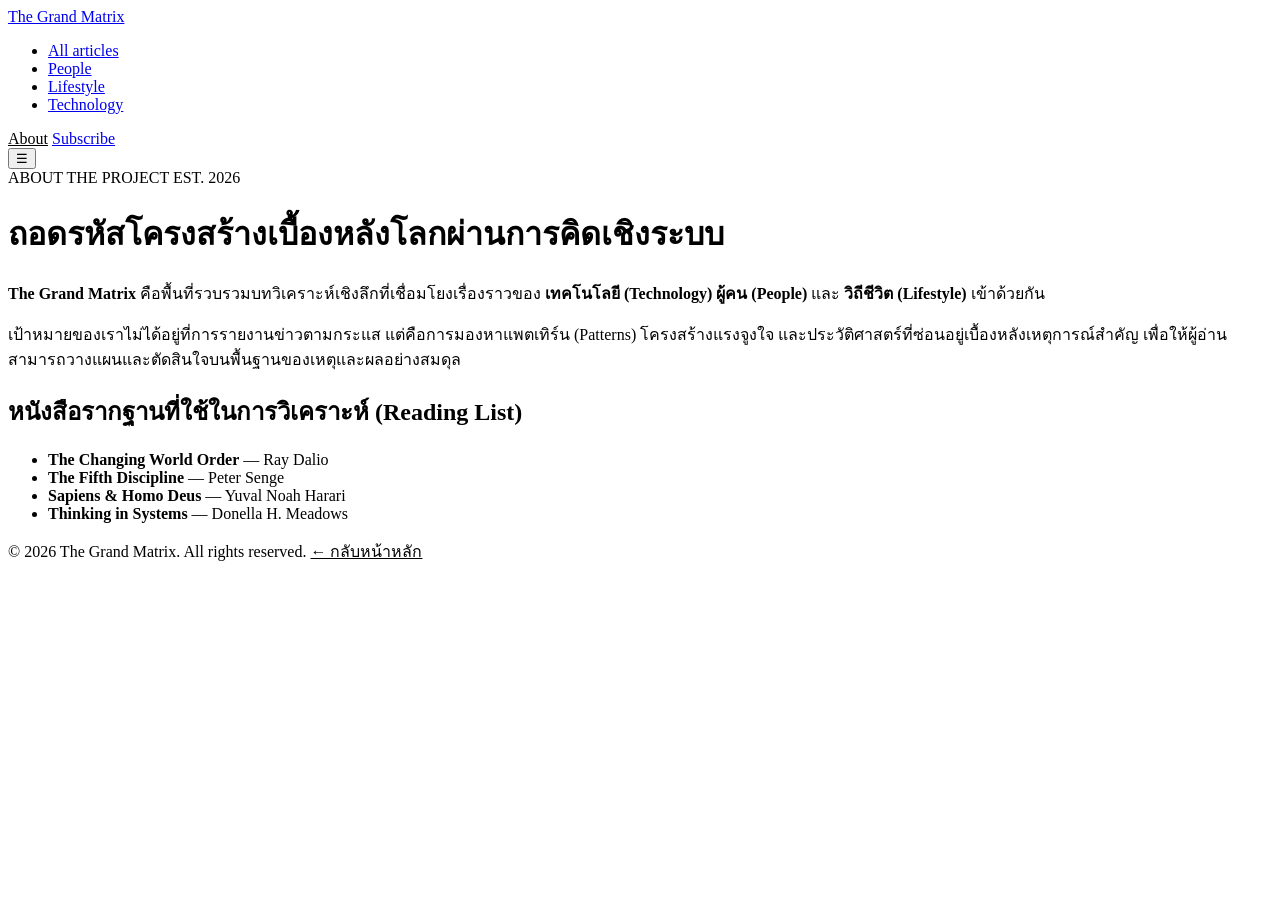
==== about.html @ bbb9015d "Rename about.html.html to about.html" ====
<!DOCTYPE html>
<html lang="th">
<head>
  <meta charset="UTF-8" />
  <meta name="viewport" content="width=device-width, initial-scale=1.0" />
  <title>About | The Grand Matrix</title>
  <link rel="stylesheet" href="style.css" />
</head>
<body>

  <header class="navbar">
    <div class="container nav-inner">
      <div class="nav-left">
        <a href="index.html" class="brand-logo">The Grand Matrix</a>
        <ul class="nav-links" id="mainMenu">
          <li><a href="index.html">All articles</a></li>
          <li><a href="index.html?cat=People">People</a></li>
          <li><a href="index.html?cat=Lifestyle">Lifestyle</a></li>
          <li><a href="index.html?cat=Technology">Technology</a></li>
        </ul>
      </div>
      <div class="nav-right">
        <a href="about.html" class="about-link" style="color: var(--accent-gold);">About</a>
        <a href="index.html#newsletter" class="btn-subscribe">Subscribe</a>
      </div>
      <button class="mobile-toggle" onclick="document.getElementById('mainMenu').classList.toggle('active')">&#9776;</button>
    </div>
  </header>

  <div class="container">
    <main class="single-post-wrap">
      <div class="meta-bar">
        <span>ABOUT THE PROJECT</span>
        <span class="meta-date">EST. 2026</span>
      </div>
      <h1 class="single-post-title">ถอดรหัสโครงสร้างเบื้องหลังโลกผ่านการคิดเชิงระบบ</h1>
      <div class="single-post-body">
        <p><strong>The Grand Matrix</strong> คือพื้นที่รวบรวมบทวิเคราะห์เชิงลึกที่เชื่อมโยงเรื่องราวของ <strong>เทคโนโลยี (Technology)</strong> <strong>ผู้คน (People)</strong> และ <strong>วิถีชีวิต (Lifestyle)</strong> เข้าด้วยกัน</p>
        <p>เป้าหมายของเราไม่ได้อยู่ที่การรายงานข่าวตามกระแส แต่คือการมองหาแพตเทิร์น (Patterns) โครงสร้างแรงจูงใจ และประวัติศาสตร์ที่ซ่อนอยู่เบื้องหลังเหตุการณ์สำคัญ เพื่อให้ผู้อ่านสามารถวางแผนและตัดสินใจบนพื้นฐานของเหตุและผลอย่างสมดุล</p>

        <h2>หนังสือรากฐานที่ใช้ในการวิเคราะห์ (Reading List)</h2>
        <ul>
          <li><strong>The Changing World Order</strong> — Ray Dalio</li>
          <li><strong>The Fifth Discipline</strong> — Peter Senge</li>
          <li><strong>Sapiens &amp; Homo Deus</strong> — Yuval Noah Harari</li>
          <li><strong>Thinking in Systems</strong> — Donella H. Meadows</li>
        </ul>
      </div>
    </main>
  </div>

  <footer class="site-footer">
    <div class="container">
      <div class="footer-bottom">
        <span>&copy; 2026 The Grand Matrix. All rights reserved.</span>
        <a href="index.html" style="color: var(--accent-gold);">&larr; กลับหน้าหลัก</a>
      </div>
    </div>
  </footer>

</body>
</html>
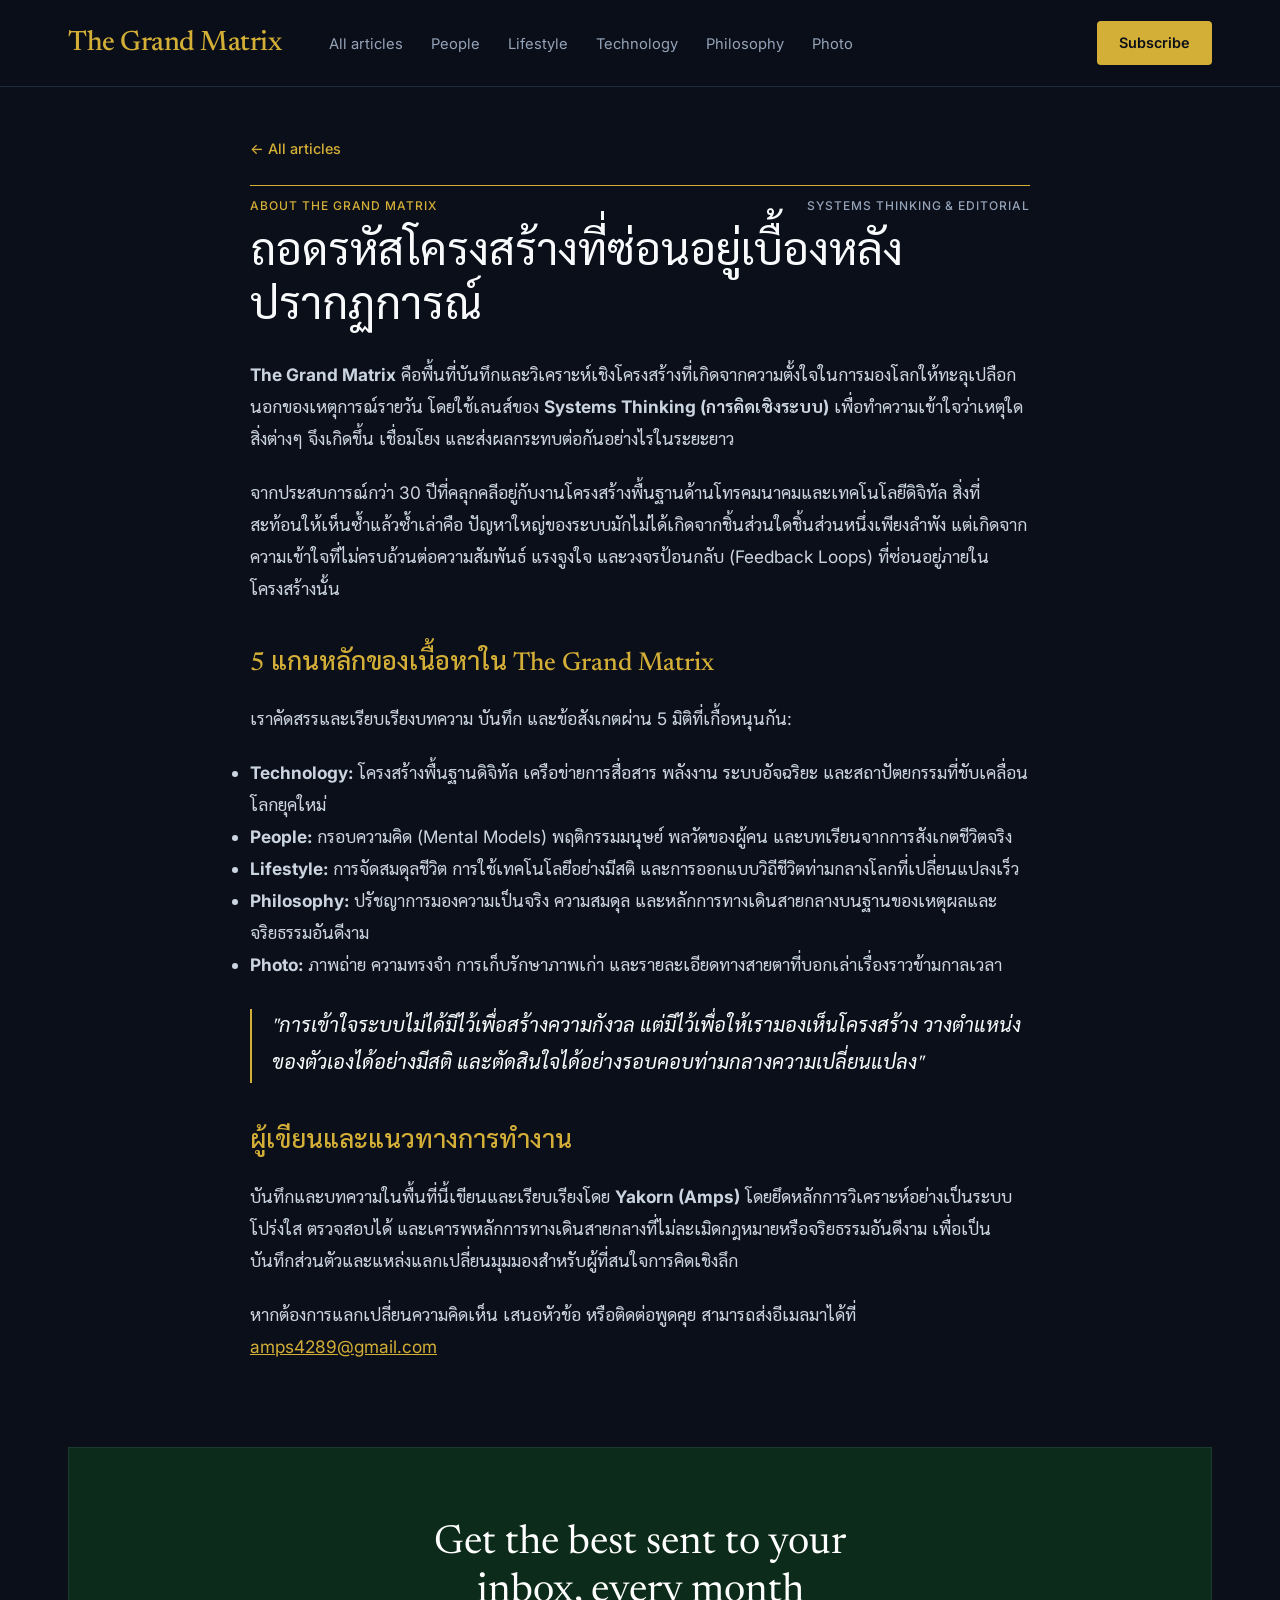
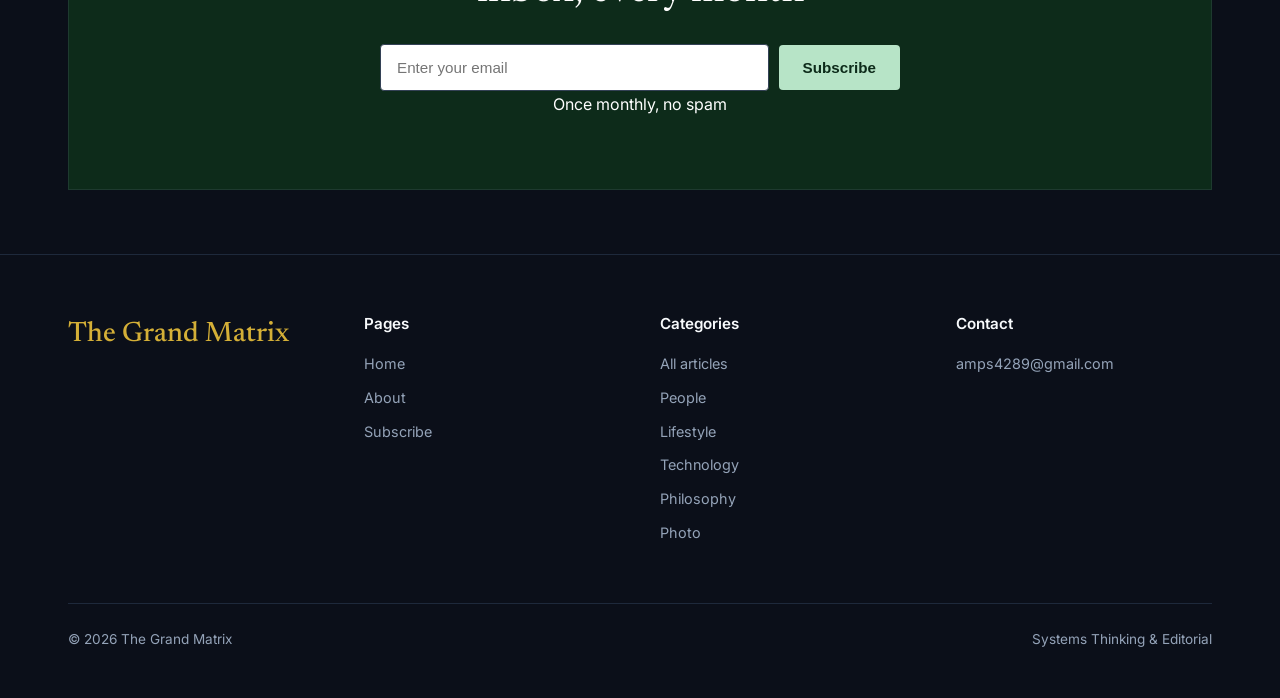
==== commit 92d5fa22: "Add files via upload" ====
--- a/about.html
+++ b/about.html
@@ -4,10 +4,12 @@
   <meta charset="UTF-8" />
   <meta name="viewport" content="width=device-width, initial-scale=1.0" />
   <title>About | The Grand Matrix</title>
+  <meta name="description" content="เกี่ยวกับ The Grand Matrix พื้นที่แห่งการถอดรหัสโครงสร้างโลกผ่านมุมมอง Systems Thinking, Technology, People, Lifestyle, Philosophy และ Photo" />
   <link rel="stylesheet" href="style.css" />
 </head>
 <body>
 
+  <!-- NAVBAR -->
   <header class="navbar">
     <div class="container nav-inner">
       <div class="nav-left">
@@ -17,46 +19,107 @@
           <li><a href="index.html?cat=People">People</a></li>
           <li><a href="index.html?cat=Lifestyle">Lifestyle</a></li>
           <li><a href="index.html?cat=Technology">Technology</a></li>
+          <li><a href="index.html?cat=Philosophy">Philosophy</a></li>
+          <li><a href="index.html?cat=Photo">Photo</a></li>
         </ul>
       </div>
       <div class="nav-right">
-        <a href="about.html" class="about-link" style="color: var(--accent-gold);">About</a>
-        <a href="index.html#newsletter" class="btn-subscribe">Subscribe</a>
+        <a href="#newsletter" class="btn-subscribe">Subscribe</a>
       </div>
       <button class="mobile-toggle" onclick="document.getElementById('mainMenu').classList.toggle('active')">&#9776;</button>
     </div>
   </header>
 
   <div class="container">
+    <!-- ABOUT CONTENT -->
     <main class="single-post-wrap">
+      <a href="index.html" class="back-link">&larr; All articles</a>
       <div class="meta-bar">
-        <span>ABOUT THE PROJECT</span>
-        <span class="meta-date">EST. 2026</span>
+        <span>ABOUT THE GRAND MATRIX</span>
+        <span class="meta-date">SYSTEMS THINKING &amp; EDITORIAL</span>
       </div>
-      <h1 class="single-post-title">ถอดรหัสโครงสร้างเบื้องหลังโลกผ่านการคิดเชิงระบบ</h1>
+      <h1 class="single-post-title">ถอดรหัสโครงสร้างที่ซ่อนอยู่เบื้องหลังปรากฏการณ์</h1>
+
       <div class="single-post-body">
-        <p><strong>The Grand Matrix</strong> คือพื้นที่รวบรวมบทวิเคราะห์เชิงลึกที่เชื่อมโยงเรื่องราวของ <strong>เทคโนโลยี (Technology)</strong> <strong>ผู้คน (People)</strong> และ <strong>วิถีชีวิต (Lifestyle)</strong> เข้าด้วยกัน</p>
-        <p>เป้าหมายของเราไม่ได้อยู่ที่การรายงานข่าวตามกระแส แต่คือการมองหาแพตเทิร์น (Patterns) โครงสร้างแรงจูงใจ และประวัติศาสตร์ที่ซ่อนอยู่เบื้องหลังเหตุการณ์สำคัญ เพื่อให้ผู้อ่านสามารถวางแผนและตัดสินใจบนพื้นฐานของเหตุและผลอย่างสมดุล</p>
+        <p><strong>The Grand Matrix</strong> คือพื้นที่บันทึกและวิเคราะห์เชิงโครงสร้างที่เกิดจากความตั้งใจในการมองโลกให้ทะลุเปลือกนอกของเหตุการณ์รายวัน โดยใช้เลนส์ของ <strong>Systems Thinking (การคิดเชิงระบบ)</strong> เพื่อทำความเข้าใจว่าเหตุใดสิ่งต่างๆ จึงเกิดขึ้น เชื่อมโยง และส่งผลกระทบต่อกันอย่างไรในระยะยาว</p>
 
-        <h2>หนังสือรากฐานที่ใช้ในการวิเคราะห์ (Reading List)</h2>
+        <p>จากประสบการณ์กว่า 30 ปีที่คลุกคลีอยู่กับงานโครงสร้างพื้นฐานด้านโทรคมนาคมและเทคโนโลยีดิจิทัล สิ่งที่สะท้อนให้เห็นซ้ำแล้วซ้ำเล่าคือ ปัญหาใหญ่ของระบบมักไม่ได้เกิดจากชิ้นส่วนใดชิ้นส่วนหนึ่งเพียงลำพัง แต่เกิดจากความเข้าใจที่ไม่ครบถ้วนต่อความสัมพันธ์ แรงจูงใจ และวงจรป้อนกลับ (Feedback Loops) ที่ซ่อนอยู่ภายในโครงสร้างนั้น</p>
+
+        <h2>5 แกนหลักของเนื้อหาใน The Grand Matrix</h2>
+        <p>เราคัดสรรและเรียบเรียงบทความ บันทึก และข้อสังเกตผ่าน 5 มิติที่เกื้อหนุนกัน:</p>
         <ul>
-          <li><strong>The Changing World Order</strong> — Ray Dalio</li>
-          <li><strong>The Fifth Discipline</strong> — Peter Senge</li>
-          <li><strong>Sapiens &amp; Homo Deus</strong> — Yuval Noah Harari</li>
-          <li><strong>Thinking in Systems</strong> — Donella H. Meadows</li>
+          <li><strong>Technology:</strong> โครงสร้างพื้นฐานดิจิทัล เครือข่ายการสื่อสาร พลังงาน ระบบอัจฉริยะ และสถาปัตยกรรมที่ขับเคลื่อนโลกยุคใหม่</li>
+          <li><strong>People:</strong> กรอบความคิด (Mental Models) พฤติกรรมมนุษย์ พลวัตของผู้คน และบทเรียนจากการสังเกตชีวิตจริง</li>
+          <li><strong>Lifestyle:</strong> การจัดสมดุลชีวิต การใช้เทคโนโลยีอย่างมีสติ และการออกแบบวิถีชีวิตท่ามกลางโลกที่เปลี่ยนแปลงเร็ว</li>
+          <li><strong>Philosophy:</strong> ปรัชญาการมองความเป็นจริง ความสมดุล และหลักการทางเดินสายกลางบนฐานของเหตุผลและจริยธรรมอันดีงาม</li>
+          <li><strong>Photo:</strong> ภาพถ่าย ความทรงจำ การเก็บรักษาภาพเก่า และรายละเอียดทางสายตาที่บอกเล่าเรื่องราวข้ามกาลเวลา</li>
         </ul>
+
+        <blockquote>"การเข้าใจระบบไม่ได้มีไว้เพื่อสร้างความกังวล แต่มีไว้เพื่อให้เรามองเห็นโครงสร้าง วางตำแหน่งของตัวเองได้อย่างมีสติ และตัดสินใจได้อย่างรอบคอบท่ามกลางความเปลี่ยนแปลง"</blockquote>
+
+        <h2>ผู้เขียนและแนวทางการทำงาน</h2>
+        <p>บันทึกและบทความในพื้นที่นี้เขียนและเรียบเรียงโดย <strong>Yakorn (Amps)</strong> โดยยึดหลักการวิเคราะห์อย่างเป็นระบบ โปร่งใส ตรวจสอบได้ และเคารพหลักการทางเดินสายกลางที่ไม่ละเมิดกฎหมายหรือจริยธรรมอันดีงาม เพื่อเป็นบันทึกส่วนตัวและแหล่งแลกเปลี่ยนมุมมองสำหรับผู้ที่สนใจการคิดเชิงลึก</p>
+
+        <p>หากต้องการแลกเปลี่ยนความคิดเห็น เสนอหัวข้อ หรือติดต่อพูดคุย สามารถส่งอีเมลมาได้ที่ <a href="mailto:amps4289@gmail.com" style="color: var(--accent-gold); text-decoration: underline;">amps4289@gmail.com</a></p>
       </div>
     </main>
+
+    <!-- NEWSLETTER -->
+    <section class="newsletter-box" id="newsletter">
+      <h2>Get the best sent to your inbox, every month</h2>
+      <form class="newsletter-form" onsubmit="event.preventDefault(); alert('ขอบคุณที่ติดตาม The Grand Matrix ครับ'); this.reset();">
+        <input type="email" placeholder="Enter your email" required />
+        <button type="submit">Subscribe</button>
+      </form>
+      <div class="newsletter-note">Once monthly, no spam</div>
+    </section>
   </div>
 
-  <footer class="site-footer">
+  <!-- FOOTER (3 คอลัมน์: 1. Pages, 2. Categories, 3. Contact) -->
+  <footer style="border-top: 1px solid #1e293b; padding: 56px 0 48px 0; color: #94a3b8; width: 100%;">
     <div class="container">
-      <div class="footer-bottom">
-        <span>&copy; 2026 The Grand Matrix. All rights reserved.</span>
-        <a href="index.html" style="color: var(--accent-gold);">&larr; กลับหน้าหลัก</a>
+      <div style="display: grid; grid-template-columns: repeat(auto-fit, minmax(180px, 1fr)); gap: 40px; margin-bottom: 48px; align-items: start;">
+
+        <div>
+          <a href="index.html" style="font-family: 'Newsreader', 'Sarabun', Georgia, serif; font-size: 1.75rem; font-weight: 500; color: #d4af37; text-decoration: none;">The Grand Matrix</a>
+        </div>
+
+        <div>
+          <h4 style="color: #f8fafc; font-size: 0.95rem; margin-bottom: 16px; font-weight: 600;">Pages</h4>
+          <ul style="list-style: none; padding: 0; margin: 0;">
+            <li style="margin-bottom: 10px; font-size: 0.9rem;"><a href="index.html" style="color: #94a3b8; text-decoration: none;">Home</a></li>
+            <li style="margin-bottom: 10px; font-size: 0.9rem;"><a href="about.html" style="color: #94a3b8; text-decoration: none;">About</a></li>
+            <li style="margin-bottom: 10px; font-size: 0.9rem;"><a href="#newsletter" style="color: #94a3b8; text-decoration: none;">Subscribe</a></li>
+          </ul>
+        </div>
+
+        <div>
+          <h4 style="color: #f8fafc; font-size: 0.95rem; margin-bottom: 16px; font-weight: 600;">Categories</h4>
+          <ul style="list-style: none; padding: 0; margin: 0;">
+            <li style="margin-bottom: 10px; font-size: 0.9rem;"><a href="index.html" style="color: #94a3b8; text-decoration: none;">All articles</a></li>
+            <li style="margin-bottom: 10px; font-size: 0.9rem;"><a href="index.html?cat=People" style="color: #94a3b8; text-decoration: none;">People</a></li>
+            <li style="margin-bottom: 10px; font-size: 0.9rem;"><a href="index.html?cat=Lifestyle" style="color: #94a3b8; text-decoration: none;">Lifestyle</a></li>
+            <li style="margin-bottom: 10px; font-size: 0.9rem;"><a href="index.html?cat=Technology" style="color: #94a3b8; text-decoration: none;">Technology</a></li>
+            <li style="margin-bottom: 10px; font-size: 0.9rem;"><a href="index.html?cat=Philosophy" style="color: #94a3b8; text-decoration: none;">Philosophy</a></li>
+            <li style="margin-bottom: 10px; font-size: 0.9rem;"><a href="index.html?cat=Photo" style="color: #94a3b8; text-decoration: none;">Photo</a></li>
+          </ul>
+        </div>
+
+        <div>
+          <h4 style="color: #f8fafc; font-size: 0.95rem; margin-bottom: 16px; font-weight: 600;">Contact</h4>
+          <ul style="list-style: none; padding: 0; margin: 0;">
+            <li style="margin-bottom: 10px; font-size: 0.9rem;"><a href="mailto:amps4289@gmail.com" style="color: #94a3b8; text-decoration: none;">amps4289@gmail.com</a></li>
+          </ul>
+        </div>
+
+      </div>
+
+      <div style="border-top: 1px solid #1e293b; padding-top: 24px; display: flex; justify-content: space-between; font-size: 0.85rem; color: #94a3b8;">
+        <span>&copy; 2026 The Grand Matrix</span>
+        <span>Systems Thinking &amp; Editorial</span>
       </div>
     </div>
   </footer>
 
 </body>
-</html>
+</html>
--- a/style.css
+++ b/style.css
@@ -0,0 +1,466 @@
+@import url('https://fonts.googleapis.com/css2?family=Inter:wght@400;500;600&family=Newsreader:ital,opsz,wght@0,6..72,400;0,6..72,500;0,6..72,600;1,6..72,400&family=Sarabun:wght@300;400;500;600;700&display=swap');
+
+:root {
+  --bg-main: #0b0f19;
+  --bg-card: #111827;
+  --bg-newsletter: #0d2b1a;
+  --text-primary: #f8fafc;
+  --text-secondary: #94a3b8;
+  --accent-gold: #d4af37;
+  --accent-mint: #b7e4c7;
+  --border-subtle: #1e293b;
+  --font-serif: 'Newsreader', 'Sarabun', Georgia, serif;
+  --font-sans: 'Inter', 'Sarabun', -apple-system, sans-serif;
+}
+
+* {
+  box-sizing: border-box;
+  margin: 0;
+  padding: 0;
+}
+
+body {
+  background-color: var(--bg-main);
+  color: var(--text-primary);
+  font-family: var(--font-sans);
+  line-height: 1.65;
+  -webkit-font-smoothing: antialiased;
+}
+
+a {
+  color: inherit;
+  text-decoration: none;
+  transition: color 0.2s ease, opacity 0.2s ease;
+}
+
+img {
+  max-width: 100%;
+  height: auto;
+  display: block;
+  border-radius: 6px;
+}
+
+.container {
+  max-width: 1200px;
+  margin: 0 auto;
+  padding: 0 28px;
+}
+
+/* --- 1. NAVBAR --- */
+.navbar {
+  border-bottom: 1px solid var(--border-subtle);
+  padding: 20px 0;
+  position: sticky;
+  top: 0;
+  background: rgba(11, 15, 25, 0.95);
+  backdrop-filter: blur(10px);
+  z-index: 1000;
+}
+
+.nav-inner {
+  display: flex;
+  justify-content: space-between;
+  align-items: center;
+}
+
+.nav-left {
+  display: flex;
+  align-items: center;
+  gap: 48px;
+}
+
+.brand-logo {
+  font-family: var(--font-serif);
+  font-size: 1.75rem;
+  font-weight: 500;
+  color: var(--accent-gold);
+  letter-spacing: -0.5px;
+}
+
+.nav-links {
+  display: flex;
+  gap: 28px;
+  list-style: none;
+}
+
+.nav-links a {
+  font-size: 0.92rem;
+  color: var(--text-secondary);
+  font-weight: 400;
+  cursor: pointer;
+}
+
+.nav-links a:hover,
+.nav-links a.active {
+  color: var(--accent-gold);
+  font-weight: 600;
+}
+
+.nav-right {
+  display: flex;
+  align-items: center;
+  gap: 28px;
+}
+
+.nav-right a.about-link {
+  font-size: 0.92rem;
+  color: var(--text-secondary);
+}
+
+.nav-right a.about-link:hover {
+  color: var(--text-primary);
+}
+
+.btn-subscribe {
+  background-color: var(--accent-gold);
+  color: #0b0f19 !important;
+  padding: 10px 22px;
+  border-radius: 4px;
+  font-size: 0.9rem;
+  font-weight: 600;
+}
+
+.btn-subscribe:hover {
+  opacity: 0.9;
+}
+
+.mobile-toggle {
+  display: none;
+  background: none;
+  border: none;
+  color: var(--text-primary);
+  font-size: 1.6rem;
+  cursor: pointer;
+}
+
+/* --- 2. HERO WELCOME SECTION --- */
+.hero-section {
+  padding: 68px 0 56px 0;
+  border-bottom: 1px solid var(--border-subtle);
+  margin-bottom: 52px;
+}
+
+.hero-title {
+  font-family: var(--font-serif);
+  font-size: 3.35rem;
+  font-weight: 400;
+  line-height: 1.18;
+  max-width: 780px;
+  color: var(--text-primary);
+  letter-spacing: -0.02em;
+}
+
+/* --- 3. ASYMMETRIC EDITORIAL GRID --- */
+.editorial-layout {
+  display: grid;
+  grid-template-columns: 1.05fr 1fr;
+  gap: 56px;
+  margin-bottom: 88px;
+}
+
+.section-label {
+  font-family: var(--font-serif);
+  font-size: 1.2rem;
+  color: var(--text-primary);
+  margin-bottom: 20px;
+  font-weight: 500;
+}
+
+.featured-list {
+  display: flex;
+  flex-direction: column;
+  gap: 56px;
+}
+
+.featured-card img {
+  width: 100%;
+  aspect-ratio: 16 / 10;
+  object-fit: cover;
+  margin-bottom: 16px;
+  border: 1px solid var(--border-subtle);
+}
+
+.meta-bar {
+  display: flex;
+  justify-content: space-between;
+  align-items: center;
+  border-top: 1px solid var(--accent-gold);
+  padding-top: 10px;
+  margin-bottom: 12px;
+  font-size: 0.75rem;
+  text-transform: uppercase;
+  letter-spacing: 0.08em;
+  color: var(--accent-gold);
+  font-weight: 500;
+}
+
+.meta-date {
+  color: var(--text-secondary);
+}
+
+.featured-title {
+  font-family: var(--font-serif);
+  font-size: 2.35rem;
+  line-height: 1.2;
+  margin-bottom: 14px;
+  font-weight: 400;
+  color: var(--text-primary);
+  letter-spacing: -0.015em;
+}
+
+.featured-title a:hover {
+  color: var(--accent-gold);
+}
+
+.featured-excerpt {
+  color: var(--text-secondary);
+  font-size: 0.98rem;
+  line-height: 1.68;
+}
+
+.recent-grid {
+  display: grid;
+  grid-template-columns: 1fr 1fr;
+  gap: 40px 26px;
+}
+
+.recent-card img {
+  width: 100%;
+  aspect-ratio: 4 / 3;
+  object-fit: cover;
+  margin-bottom: 14px;
+  border: 1px solid var(--border-subtle);
+}
+
+.recent-title {
+  font-family: var(--font-serif);
+  font-size: 1.42rem;
+  line-height: 1.28;
+  margin-bottom: 10px;
+  font-weight: 400;
+  color: var(--text-primary);
+}
+
+.recent-title a:hover {
+  color: var(--accent-gold);
+}
+
+.recent-excerpt {
+  color: var(--text-secondary);
+  font-size: 0.88rem;
+  line-height: 1.6;
+}
+
+/* --- 4. SINGLE POST VIEW --- */
+.single-post-wrap {
+  max-width: 780px;
+  margin: 48px auto 84px auto;
+}
+
+.back-link {
+  display: inline-block;
+  color: var(--accent-gold);
+  font-size: 0.9rem;
+  margin-bottom: 24px;
+  font-weight: 500;
+}
+
+.single-post-title {
+  font-family: var(--font-serif);
+  font-size: 2.8rem;
+  line-height: 1.2;
+  margin-bottom: 24px;
+  color: var(--text-primary);
+  font-weight: 400;
+}
+
+.single-hero-img {
+  width: 100%;
+  aspect-ratio: 16 / 9;
+  object-fit: cover;
+  margin-bottom: 36px;
+  border: 1px solid var(--border-subtle);
+}
+
+.single-post-body {
+  font-size: 1.08rem;
+  line-height: 1.85;
+  color: #cbd5e1;
+}
+
+.single-post-body h2,
+.single-post-body h3 {
+  font-family: var(--font-serif);
+  color: var(--accent-gold);
+  font-weight: 500;
+  margin: 36px 0 14px 0;
+}
+
+.single-post-body p {
+  margin-bottom: 22px;
+}
+
+.single-post-body blockquote {
+  border-left: 2px solid var(--accent-gold);
+  padding-left: 20px;
+  margin: 28px 0;
+  color: var(--text-primary);
+  font-family: var(--font-serif);
+  font-size: 1.25rem;
+  font-style: italic;
+}
+
+.video-container {
+  position: relative;
+  padding-bottom: 56.25%;
+  height: 0;
+  overflow: hidden;
+  border-radius: 6px;
+  border: 1px solid var(--border-subtle);
+  margin: 32px 0;
+}
+
+.video-container iframe {
+  position: absolute;
+  top: 0;
+  left: 0;
+  width: 100%;
+  height: 100%;
+  border: 0;
+}
+
+.keywords-box {
+  margin-top: 40px;
+  padding-top: 20px;
+  border-top: 1px solid var(--border-subtle);
+  display: flex;
+  flex-wrap: wrap;
+  gap: 8px;
+  align-items: center;
+}
+
+.keyword-tag {
+  background: var(--bg-card);
+  border: 1px solid var(--border-subtle);
+  color: var(--text-secondary);
+  font-size: 0.8rem;
+  padding: 4px 12px;
+  border-radius: 4px;
+}
+
+/* --- 5. NEWSLETTER BANNER (กล่องแนวนอนตามภาพตัวอย่าง) --- */
+.newsletter-box {
+  background-color: var(--bg-newsletter);
+  border: 1px solid #1e3a2f;
+  color: #ffffff;
+  padding: 72px 24px;
+  text-align: center;
+  margin-bottom: 64px;
+}
+
+.newsletter-box h2 {
+  font-family: var(--font-serif);
+  font-size: 2.5rem;
+  font-weight: 400;
+  max-width: 520px;
+  margin: 0 auto 28px auto;
+  line-height: 1.2;
+}
+
+.newsletter-form {
+  display: flex;
+  flex-direction: row;
+  justify-content: center;
+  align-items: center;
+  max-width: 520px;
+  margin: 0 auto;
+  gap: 10px;
+}
+
+.newsletter-form input {
+  flex: 1;
+  padding: 14px 16px;
+  border-radius: 4px;
+  border: 1px solid #334155;
+  background: #ffffff;
+  color: #0b0f19;
+  font-size: 0.95rem;
+}
+
+.newsletter-form button {
+  padding: 14px 24px;
+  border-radius: 4px;
+  border: none;
+  background: var(--accent-mint);
+  color: #0d2b1a;
+  font-weight: 600;
+  font-size: 0.95rem;
+  cursor: pointer;
+  white-space: nowrap;
+
+/* --- บังคับจัด Footer เป็น 4 ส่วนแนวนอน (โลโก้ซ้าย + 3 คอลัมน์: Pages, Categories, Contact) --- */
+.site-footer {
+  border-top: 1px solid #1e293b;
+  padding: 56px 0 48px 0;
+  color: #94a3b8;
+  width: 100%;
+}
+
+.footer-grid {
+  display: grid !important;
+  grid-template-columns: 1.6fr 1fr 1fr 1.3fr !important;
+  gap: 40px !important;
+  margin-bottom: 48px !important;
+  align-items: start !important;
+}
+
+.footer-col h4 {
+  color: #f8fafc !important;
+  font-size: 0.95rem !important;
+  margin-bottom: 16px !important;
+  font-weight: 600 !important;
+}
+
+.footer-col ul {
+  list-style: none !important;
+  padding: 0 !important;
+  margin: 0 !important;
+}
+
+.footer-col li {
+  margin-bottom: 10px !important;
+  font-size: 0.9rem !important;
+  list-style-type: none !important;
+}
+
+.footer-col a {
+  color: #94a3b8 !important;
+  text-decoration: none !important;
+}
+
+.footer-col a:hover {
+  color: #d4af37 !important;
+}
+
+.footer-bottom {
+  border-top: 1px solid #1e293b;
+  padding-top: 24px;
+  display: flex;
+  justify-content: space-between;
+  font-size: 0.85rem;
+  color: #94a3b8;
+}
+
+/* บนมือถือหรือจอแคบ ให้เรียงเป็น 2 คอลัมน์ หรือ 1 คอลัมน์อัตโนมัติ */
+@media (max-width: 768px) {
+  .footer-grid {
+    grid-template-columns: 1fr 1fr !important;
+    gap: 28px !important;
+  }
+}
+
+@media (max-width: 480px) {
+  .footer-grid {
+    grid-template-columns: 1fr !important;
+  }
+}
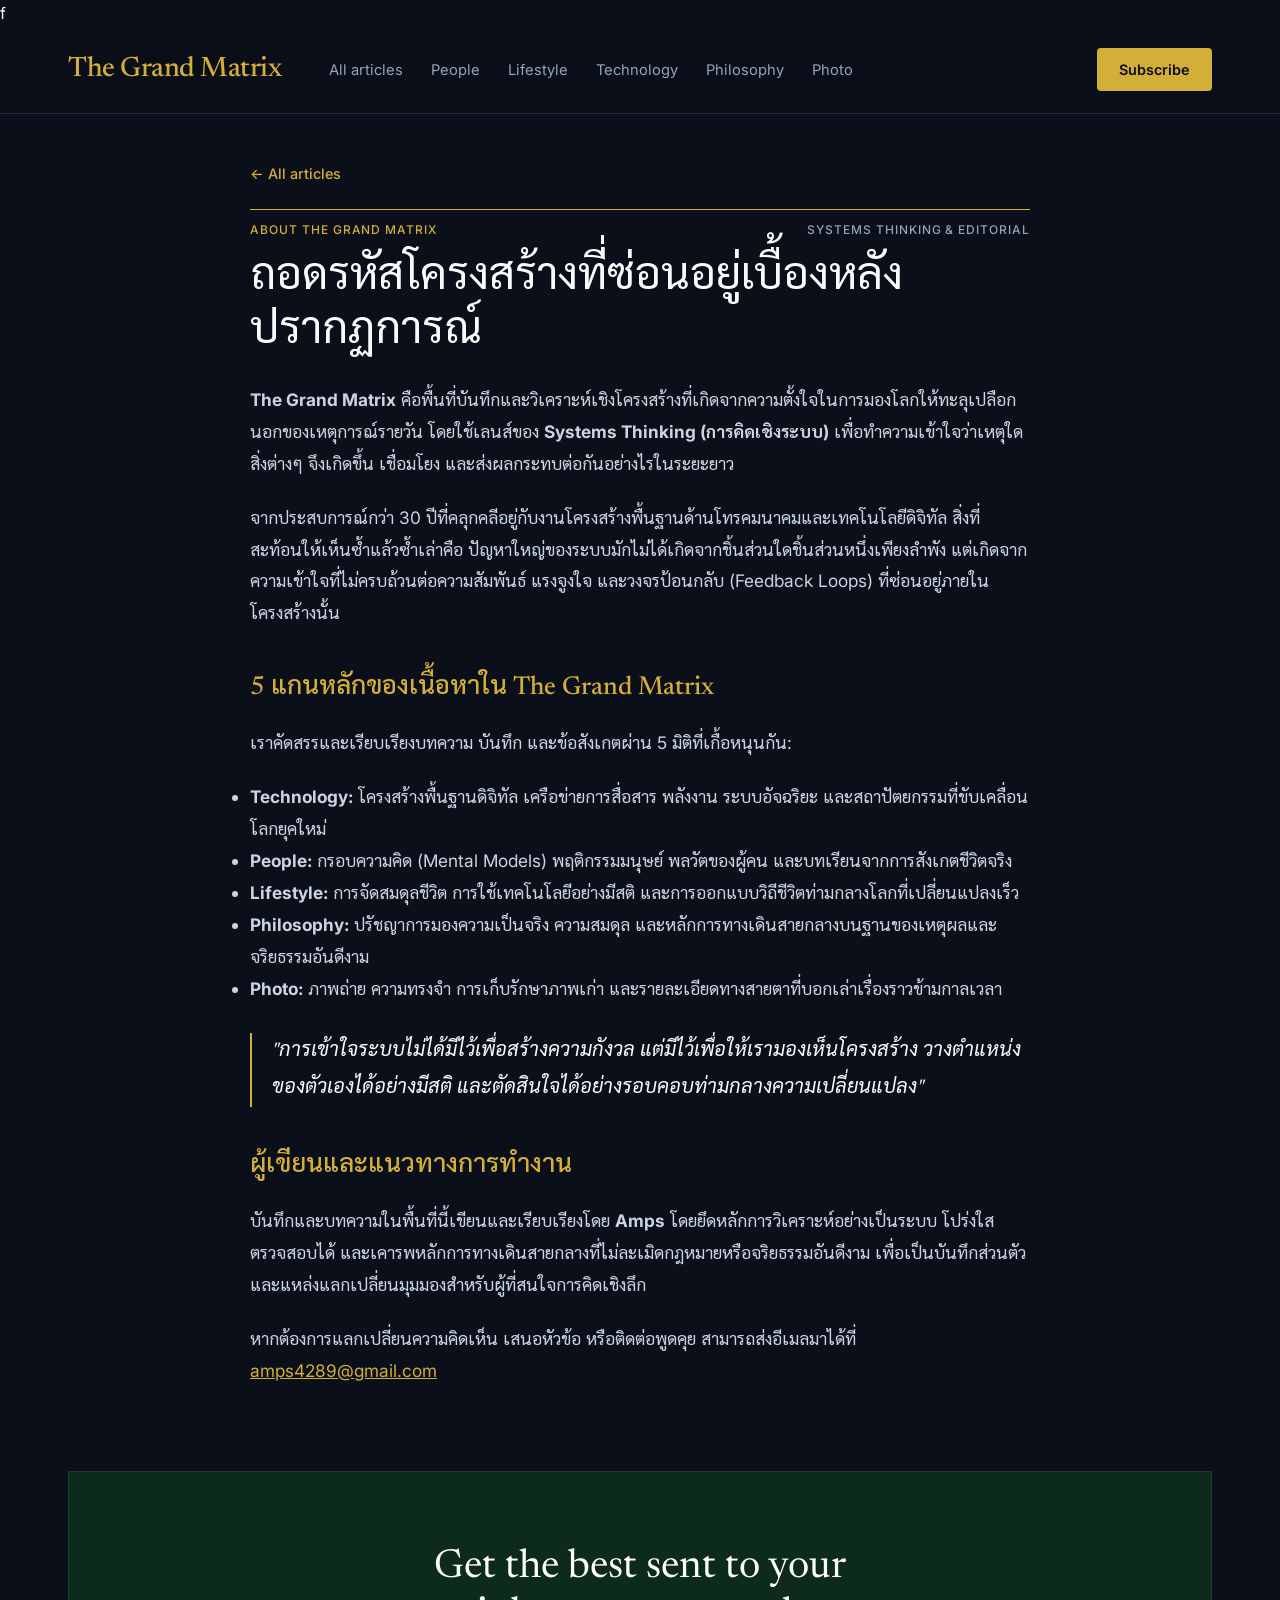
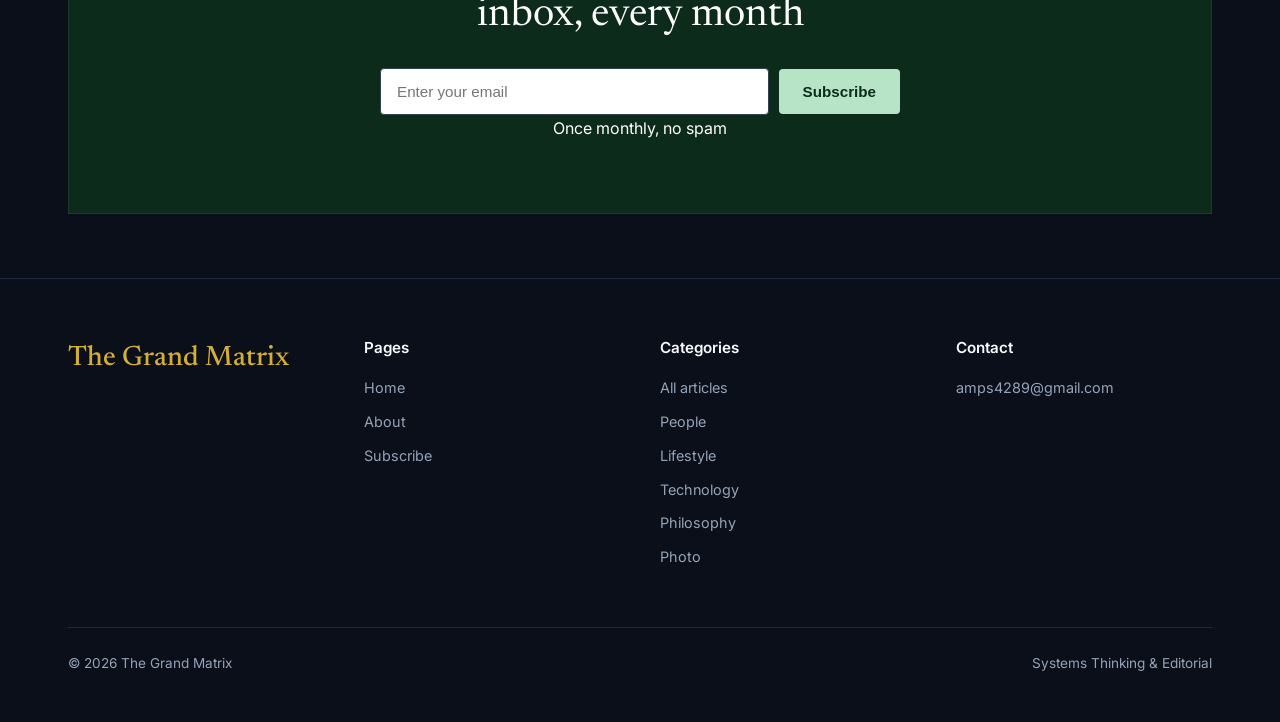
==== commit 85927e7f: "Update author name from 'Yakorn' to 'Amps'" ====
--- a/about.html
+++ b/about.html
@@ -1,4 +1,4 @@
-<!DOCTYPE html>
+f<!DOCTYPE html>
 <html lang="th">
 <head>
   <meta charset="UTF-8" />
@@ -58,7 +58,7 @@
         <blockquote>"การเข้าใจระบบไม่ได้มีไว้เพื่อสร้างความกังวล แต่มีไว้เพื่อให้เรามองเห็นโครงสร้าง วางตำแหน่งของตัวเองได้อย่างมีสติ และตัดสินใจได้อย่างรอบคอบท่ามกลางความเปลี่ยนแปลง"</blockquote>
 
         <h2>ผู้เขียนและแนวทางการทำงาน</h2>
-        <p>บันทึกและบทความในพื้นที่นี้เขียนและเรียบเรียงโดย <strong>Yakorn (Amps)</strong> โดยยึดหลักการวิเคราะห์อย่างเป็นระบบ โปร่งใส ตรวจสอบได้ และเคารพหลักการทางเดินสายกลางที่ไม่ละเมิดกฎหมายหรือจริยธรรมอันดีงาม เพื่อเป็นบันทึกส่วนตัวและแหล่งแลกเปลี่ยนมุมมองสำหรับผู้ที่สนใจการคิดเชิงลึก</p>
+        <p>บันทึกและบทความในพื้นที่นี้เขียนและเรียบเรียงโดย <strong>Amps</strong> โดยยึดหลักการวิเคราะห์อย่างเป็นระบบ โปร่งใส ตรวจสอบได้ และเคารพหลักการทางเดินสายกลางที่ไม่ละเมิดกฎหมายหรือจริยธรรมอันดีงาม เพื่อเป็นบันทึกส่วนตัวและแหล่งแลกเปลี่ยนมุมมองสำหรับผู้ที่สนใจการคิดเชิงลึก</p>
 
         <p>หากต้องการแลกเปลี่ยนความคิดเห็น เสนอหัวข้อ หรือติดต่อพูดคุย สามารถส่งอีเมลมาได้ที่ <a href="mailto:amps4289@gmail.com" style="color: var(--accent-gold); text-decoration: underline;">amps4289@gmail.com</a></p>
       </div>
@@ -122,4 +122,4 @@
   </footer>
 
 </body>
-</html>+</html>
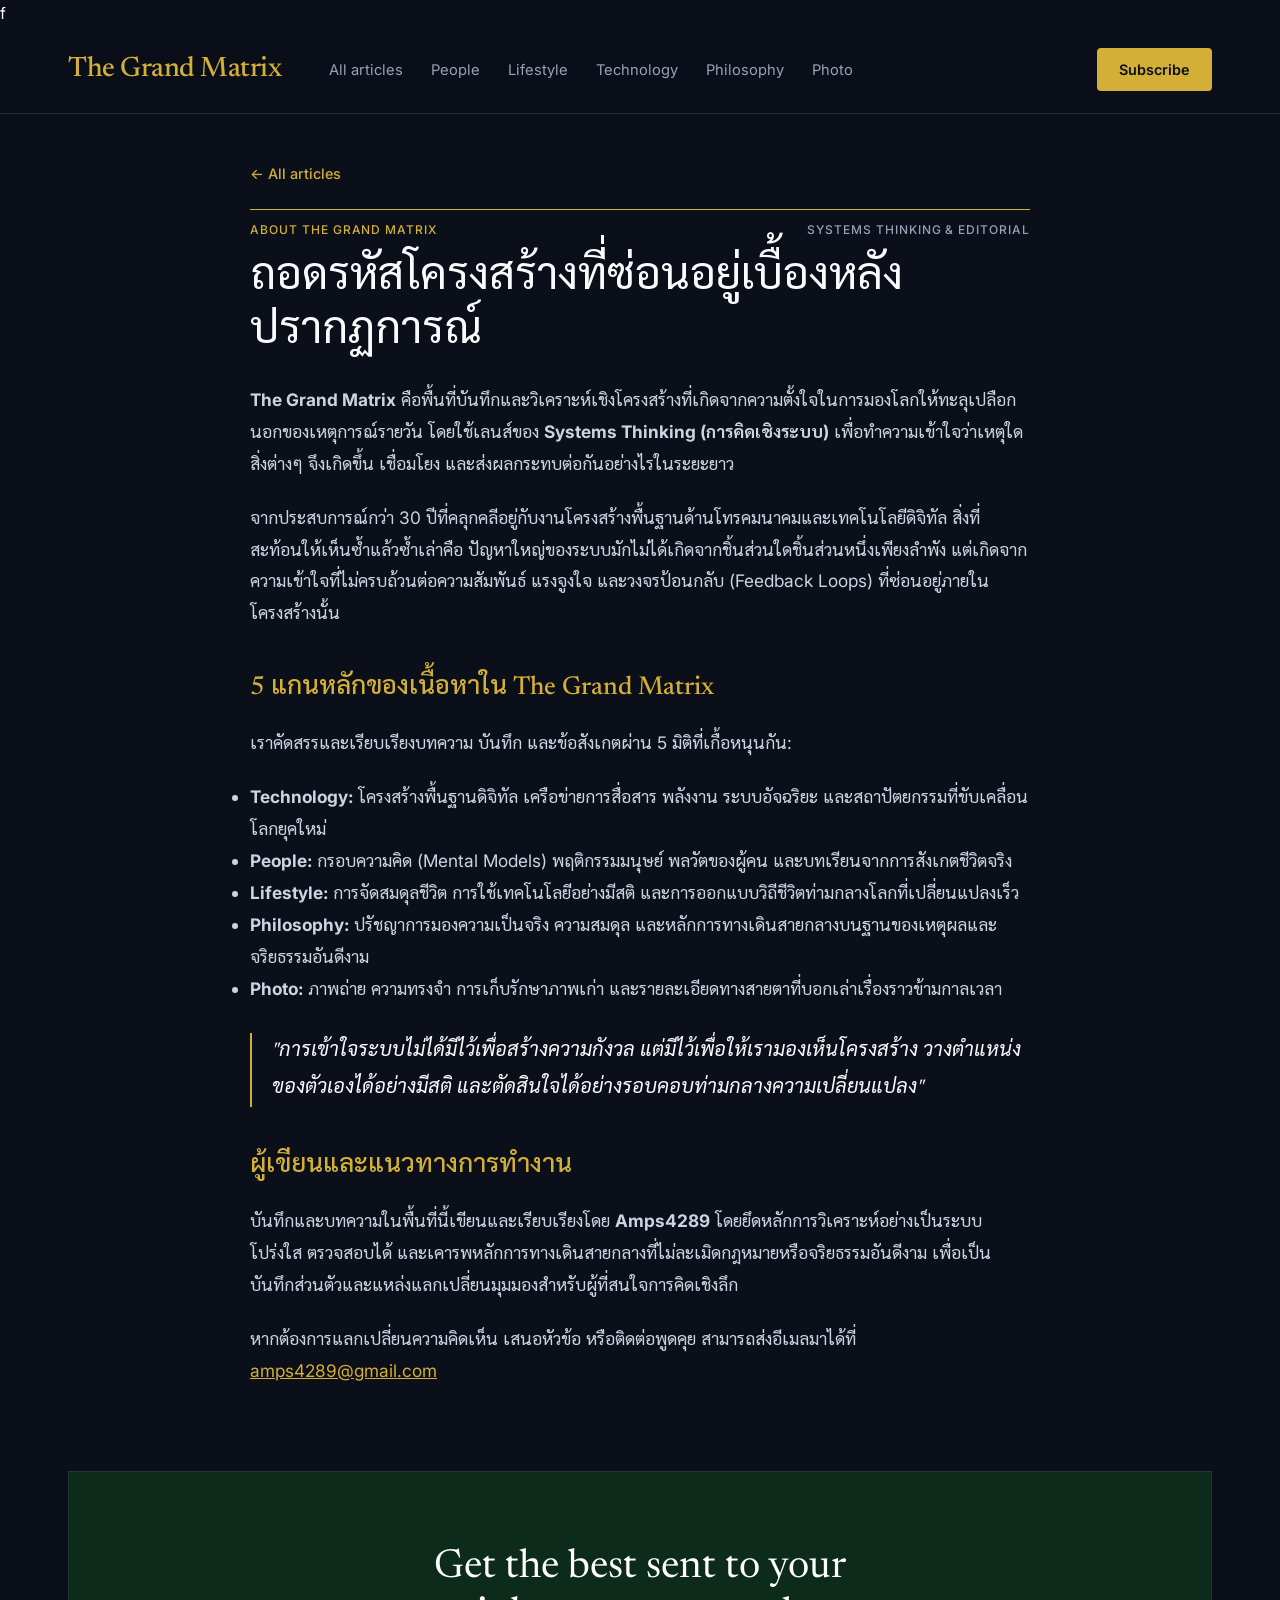
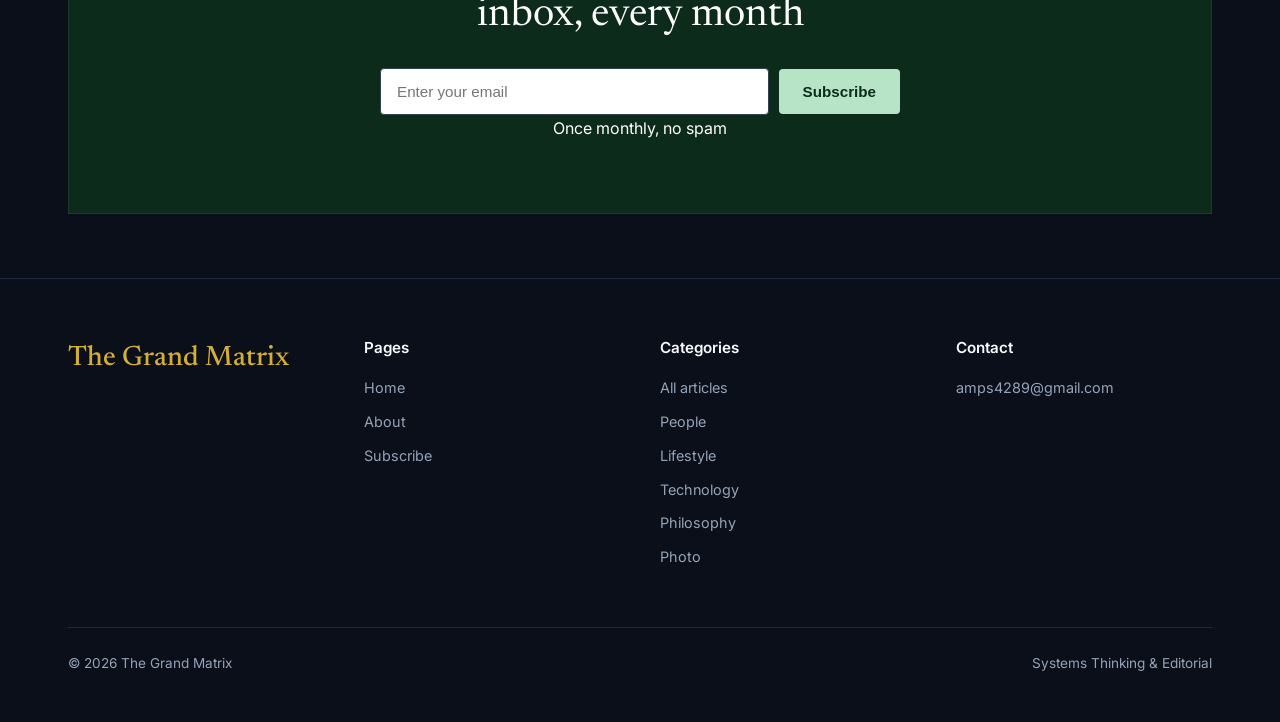
==== commit 3521c1bc: "Update about.html" ====
--- a/about.html
+++ b/about.html
@@ -58,7 +58,7 @@
         <blockquote>"การเข้าใจระบบไม่ได้มีไว้เพื่อสร้างความกังวล แต่มีไว้เพื่อให้เรามองเห็นโครงสร้าง วางตำแหน่งของตัวเองได้อย่างมีสติ และตัดสินใจได้อย่างรอบคอบท่ามกลางความเปลี่ยนแปลง"</blockquote>
 
         <h2>ผู้เขียนและแนวทางการทำงาน</h2>
-        <p>บันทึกและบทความในพื้นที่นี้เขียนและเรียบเรียงโดย <strong>Amps</strong> โดยยึดหลักการวิเคราะห์อย่างเป็นระบบ โปร่งใส ตรวจสอบได้ และเคารพหลักการทางเดินสายกลางที่ไม่ละเมิดกฎหมายหรือจริยธรรมอันดีงาม เพื่อเป็นบันทึกส่วนตัวและแหล่งแลกเปลี่ยนมุมมองสำหรับผู้ที่สนใจการคิดเชิงลึก</p>
+        <p>บันทึกและบทความในพื้นที่นี้เขียนและเรียบเรียงโดย <strong>Amps4289</strong> โดยยึดหลักการวิเคราะห์อย่างเป็นระบบ โปร่งใส ตรวจสอบได้ และเคารพหลักการทางเดินสายกลางที่ไม่ละเมิดกฎหมายหรือจริยธรรมอันดีงาม เพื่อเป็นบันทึกส่วนตัวและแหล่งแลกเปลี่ยนมุมมองสำหรับผู้ที่สนใจการคิดเชิงลึก</p>
 
         <p>หากต้องการแลกเปลี่ยนความคิดเห็น เสนอหัวข้อ หรือติดต่อพูดคุย สามารถส่งอีเมลมาได้ที่ <a href="mailto:amps4289@gmail.com" style="color: var(--accent-gold); text-decoration: underline;">amps4289@gmail.com</a></p>
       </div>
